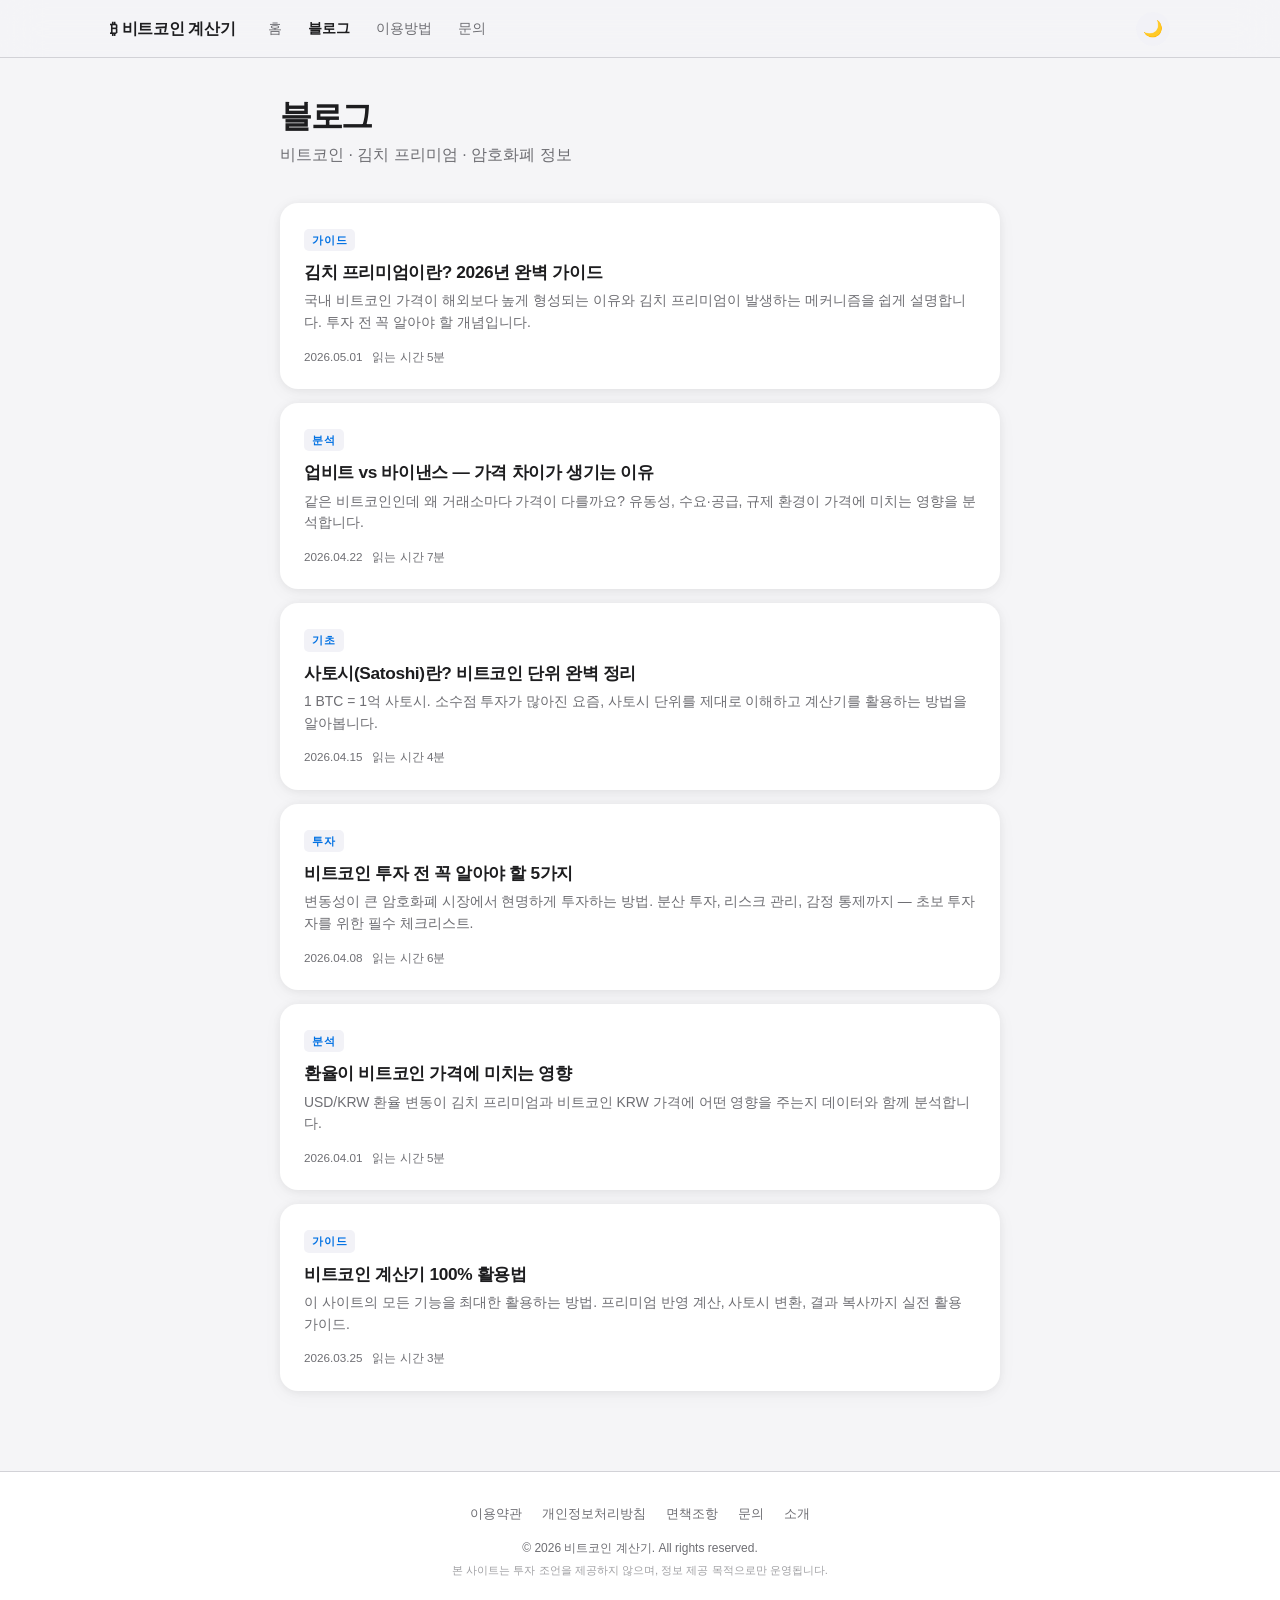
==== blog/index.html @ 5b3c9369 "Add files via upload" ====
<!DOCTYPE html>
<html lang="ko">
<head>
  <meta charset="UTF-8" />
  <meta name="viewport" content="width=device-width, initial-scale=1.0" />
  <title>블로그 — 비트코인 계산기</title>
  <meta name="description" content="비트코인, 김치 프리미엄, 암호화폐 투자에 관한 정보와 분석을 제공합니다." />
  <link rel="stylesheet" href="../assets/style.css" />
  <script>
    (function () {
      var s = localStorage.getItem('btc-theme');
      var d = window.matchMedia('(prefers-color-scheme: dark)').matches ? 'dark' : 'light';
      document.documentElement.setAttribute('data-theme', s || d);
    })();
  </script>
</head>
<body>

<div id="nav-placeholder"></div>

<main>
  <div class="container-wide">

    <div class="page-header">
      <h1 class="page-title">블로그</h1>
      <p class="page-subtitle">비트코인 · 김치 프리미엄 · 암호화폐 정보</p>
    </div>

    <div class="blog-grid">

      <!-- 포스트 1 -->
      <a class="blog-card" href="post.html?id=kimchi-premium-guide">
        <span class="blog-tag">가이드</span>
        <div class="blog-card-title">김치 프리미엄이란? 2026년 완벽 가이드</div>
        <div class="blog-card-excerpt">국내 비트코인 가격이 해외보다 높게 형성되는 이유와 김치 프리미엄이 발생하는 메커니즘을 쉽게 설명합니다. 투자 전 꼭 알아야 할 개념입니다.</div>
        <div class="blog-card-meta">
          <span>2026.05.01</span>
          <span>읽는 시간 5분</span>
        </div>
      </a>

      <!-- 포스트 2 -->
      <a class="blog-card" href="post.html?id=upbit-binance-diff">
        <span class="blog-tag">분석</span>
        <div class="blog-card-title">업비트 vs 바이낸스 — 가격 차이가 생기는 이유</div>
        <div class="blog-card-excerpt">같은 비트코인인데 왜 거래소마다 가격이 다를까요? 유동성, 수요·공급, 규제 환경이 가격에 미치는 영향을 분석합니다.</div>
        <div class="blog-card-meta">
          <span>2026.04.22</span>
          <span>읽는 시간 7분</span>
        </div>
      </a>

      <!-- 포스트 3 -->
      <a class="blog-card" href="post.html?id=satoshi-explained">
        <span class="blog-tag">기초</span>
        <div class="blog-card-title">사토시(Satoshi)란? 비트코인 단위 완벽 정리</div>
        <div class="blog-card-excerpt">1 BTC = 1억 사토시. 소수점 투자가 많아진 요즘, 사토시 단위를 제대로 이해하고 계산기를 활용하는 방법을 알아봅니다.</div>
        <div class="blog-card-meta">
          <span>2026.04.15</span>
          <span>읽는 시간 4분</span>
        </div>
      </a>

      <!-- 포스트 4 -->
      <a class="blog-card" href="post.html?id=bitcoin-investment-basics">
        <span class="blog-tag">투자</span>
        <div class="blog-card-title">비트코인 투자 전 꼭 알아야 할 5가지</div>
        <div class="blog-card-excerpt">변동성이 큰 암호화폐 시장에서 현명하게 투자하는 방법. 분산 투자, 리스크 관리, 감정 통제까지 — 초보 투자자를 위한 필수 체크리스트.</div>
        <div class="blog-card-meta">
          <span>2026.04.08</span>
          <span>읽는 시간 6분</span>
        </div>
      </a>

      <!-- 포스트 5 -->
      <a class="blog-card" href="post.html?id=exchange-rate-impact">
        <span class="blog-tag">분석</span>
        <div class="blog-card-title">환율이 비트코인 가격에 미치는 영향</div>
        <div class="blog-card-excerpt">USD/KRW 환율 변동이 김치 프리미엄과 비트코인 KRW 가격에 어떤 영향을 주는지 데이터와 함께 분석합니다.</div>
        <div class="blog-card-meta">
          <span>2026.04.01</span>
          <span>읽는 시간 5분</span>
        </div>
      </a>

      <!-- 포스트 6 -->
      <a class="blog-card" href="post.html?id=btc-calculator-guide">
        <span class="blog-tag">가이드</span>
        <div class="blog-card-title">비트코인 계산기 100% 활용법</div>
        <div class="blog-card-excerpt">이 사이트의 모든 기능을 최대한 활용하는 방법. 프리미엄 반영 계산, 사토시 변환, 결과 복사까지 실전 활용 가이드.</div>
        <div class="blog-card-meta">
          <span>2026.03.25</span>
          <span>읽는 시간 3분</span>
        </div>
      </a>

    </div>
  </div>
</main>

<div id="footer-placeholder"></div>

<script>window.ROOT_PATH = '../';</script>
<script src="../assets/main.js"></script>
</body>
</html>
---- assets/style.css ----
/* =========================================================
   Bitcoin Calculator — Common Stylesheet
   ========================================================= */

/* ── CSS Variables ── */
:root {
  --bg:        #f5f5f7;
  --card:      #ffffff;
  --card-alt:  #f2f2f7;
  --text:      #1d1d1f;
  --sub:       #6e6e73;
  --border:    #d2d2d7;
  --accent:    #0071e3;
  --acc-hover: #0077ed;
  --positive:  #ff3b30;
  --negative:  #007aff;
  --shadow:    0 1px 8px rgba(0,0,0,0.06), 0 4px 20px rgba(0,0,0,0.04);
  --radius:    18px;
  --radius-sm: 12px;
  --radius-xs: 8px;
  --nav-h:     58px;
  --tr:        0.25s cubic-bezier(0.4,0,0.2,1);
}

[data-theme="dark"] {
  --bg:        #000000;
  --card:      #1c1c1e;
  --card-alt:  #2c2c2e;
  --text:      #f5f5f7;
  --sub:       #98989d;
  --border:    #38383a;
  --accent:    #0a84ff;
  --acc-hover: #409cff;
  --positive:  #ff453a;
  --negative:  #0a84ff;
  --shadow:    0 2px 20px rgba(0,0,0,0.55);
}

/* ── Reset ── */
*, *::before, *::after { box-sizing: border-box; margin: 0; padding: 0; }
html { font-size: 16px; -webkit-text-size-adjust: 100%; scroll-behavior: smooth; }

body {
  font-family: -apple-system, BlinkMacSystemFont, 'SF Pro Text', 'Helvetica Neue', Arial, sans-serif;
  background: var(--bg);
  color: var(--text);
  min-height: 100vh;
  line-height: 1.5;
  transition: background var(--tr), color var(--tr);
  padding-top: var(--nav-h);
  display: flex;
  flex-direction: column;
}

main { flex: 1; }
a { color: var(--accent); text-decoration: none; transition: opacity 0.15s; }
a:hover { opacity: 0.75; }
button { cursor: pointer; font-family: inherit; }
img { max-width: 100%; }

/* ── Navigation ── */
.nav {
  position: fixed;
  top: 0; left: 0; right: 0;
  height: var(--nav-h);
  background: var(--bg);
  border-bottom: 1px solid var(--border);
  z-index: 200;
  transition: background var(--tr), border-color var(--tr);
}

@supports (backdrop-filter: blur(20px)) {
  .nav { background: rgba(245,245,247,0.82); backdrop-filter: blur(20px); -webkit-backdrop-filter: blur(20px); }
  [data-theme="dark"] .nav { background: rgba(0,0,0,0.82); }
}

.nav-inner {
  max-width: 1100px;
  margin: 0 auto;
  padding: 0 20px;
  height: 100%;
  display: flex;
  align-items: center;
  gap: 8px;
}

.nav-logo {
  font-size: 0.97rem;
  font-weight: 700;
  color: var(--text);
  letter-spacing: -0.02em;
  white-space: nowrap;
  flex-shrink: 0;
  margin-right: 12px;
}
.nav-logo:hover { opacity: 0.8; }

.nav-links { display: flex; gap: 2px; flex: 1; }
.nav-links a {
  color: var(--sub);
  font-size: 0.87rem;
  font-weight: 500;
  padding: 7px 12px;
  border-radius: var(--radius-xs);
  transition: background 0.15s, color 0.15s;
}
.nav-links a:hover { background: var(--card-alt); color: var(--text); opacity: 1; }
.nav-links a.active { color: var(--text); font-weight: 600; }

.nav-controls { display: flex; align-items: center; gap: 6px; margin-left: auto; }

.icon-btn {
  width: 34px; height: 34px;
  border: none;
  border-radius: 50%;
  background: var(--card-alt);
  color: var(--text);
  font-size: 1rem;
  display: flex; align-items: center; justify-content: center;
  transition: background 0.15s, transform 0.1s;
}
.icon-btn:hover { background: var(--border); }
.icon-btn:active { transform: scale(0.91); }

.nav-hamburger { display: none; }

.mobile-menu {
  display: none;
  position: absolute;
  top: var(--nav-h); left: 0; right: 0;
  background: var(--card);
  border-bottom: 1px solid var(--border);
  box-shadow: var(--shadow);
  padding: 4px 0 8px;
}
.mobile-menu.open { display: block; }
.mobile-menu a {
  display: block;
  color: var(--text);
  font-size: 1rem;
  font-weight: 500;
  padding: 14px 24px;
  border-bottom: 1px solid var(--border);
}
.mobile-menu a:last-child { border-bottom: none; }
.mobile-menu a:hover { background: var(--card-alt); opacity: 1; }
.mobile-menu a.active { color: var(--accent); }

/* ── Containers ── */
.container       { max-width: 500px;  margin: 0 auto; padding: 32px 16px 72px; }
.container-wide  { max-width: 760px;  margin: 0 auto; padding: 40px 20px 80px; }
.container-blog  { max-width: 680px;  margin: 0 auto; padding: 40px 20px 80px; }

/* ── Page Header ── */
.page-header { margin-bottom: 36px; }
.page-title {
  font-size: 2rem;
  font-weight: 700;
  letter-spacing: -0.04em;
  line-height: 1.15;
  margin-bottom: 8px;
}
.page-subtitle { font-size: 1rem; color: var(--sub); line-height: 1.5; }

/* ── Cards ── */
.card {
  background: var(--card);
  border-radius: var(--radius);
  padding: 24px;
  margin-bottom: 12px;
  box-shadow: var(--shadow);
  transition: background var(--tr);
}
.card-label {
  font-size: 0.71rem;
  font-weight: 700;
  letter-spacing: 0.08em;
  text-transform: uppercase;
  color: var(--sub);
  margin-bottom: 10px;
}

/* ── Skeleton ── */
.skeleton {
  background: linear-gradient(90deg, var(--border) 25%, var(--card-alt) 50%, var(--border) 75%);
  background-size: 200% 100%;
  animation: shimmer 1.4s infinite;
  border-radius: 8px;
}
@keyframes shimmer { from { background-position: 200% 0; } to { background-position: -200% 0; } }

/* ── Buttons ── */
.btn {
  display: inline-flex;
  align-items: center;
  justify-content: center;
  gap: 6px;
  padding: 12px 24px;
  border-radius: var(--radius-sm);
  border: none;
  font-size: 0.95rem;
  font-weight: 600;
  transition: background 0.15s, transform 0.1s, opacity 0.15s;
}
.btn:active { transform: scale(0.97); }
.btn-primary { background: var(--accent); color: #fff; }
.btn-primary:hover { opacity: 0.88; }
.btn-secondary {
  background: var(--card-alt);
  color: var(--text);
  border: 1px solid var(--border);
}
.btn-secondary:hover { background: var(--border); opacity: 1; }

/* ── Footer ── */
.footer {
  background: var(--card);
  border-top: 1px solid var(--border);
  padding: 32px 20px 28px;
  margin-top: auto;
  transition: background var(--tr);
}
.footer-inner { max-width: 760px; margin: 0 auto; text-align: center; }
.footer-links {
  display: flex;
  flex-wrap: wrap;
  justify-content: center;
  gap: 6px 20px;
  margin-bottom: 16px;
}
.footer-links a { font-size: 0.8rem; color: var(--sub); }
.footer-links a:hover { color: var(--text); opacity: 1; }
.footer-copy { font-size: 0.75rem; color: var(--sub); margin-bottom: 5px; }
.footer-disclaimer { font-size: 0.71rem; color: var(--sub); opacity: 0.65; }

/* ── Divider ── */
.divider { height: 1px; background: var(--border); margin: 20px 0; }

/* ── Error Banner ── */
.error-banner {
  background: rgba(255,69,58,0.1);
  border: 1px solid rgba(255,69,58,0.25);
  border-radius: var(--radius-sm);
  padding: 10px 14px;
  font-size: 0.8rem;
  color: var(--positive);
  margin-bottom: 12px;
  display: none;
}
.error-banner.show { display: block; }

/* ── Forms ── */
.form-group { margin-bottom: 16px; }
.form-label {
  display: block;
  font-size: 0.82rem;
  font-weight: 600;
  color: var(--sub);
  margin-bottom: 6px;
}
.form-input, .form-textarea, .form-select {
  width: 100%;
  padding: 12px 16px;
  border: 1.5px solid var(--border);
  border-radius: var(--radius-sm);
  background: var(--bg);
  color: var(--text);
  font-size: 0.95rem;
  font-family: inherit;
  outline: none;
  transition: border-color 0.2s, background var(--tr);
}
.form-input:focus, .form-textarea:focus, .form-select:focus { border-color: var(--accent); }
.form-textarea { resize: vertical; min-height: 120px; line-height: 1.6; }
.form-success {
  background: rgba(52,199,89,0.1);
  border: 1px solid rgba(52,199,89,0.3);
  border-radius: var(--radius-sm);
  padding: 16px;
  font-size: 0.9rem;
  color: #34c759;
  text-align: center;
  margin-top: 12px;
  display: none;
}
.form-success.show { display: block; }

/* ── Info Section (legal, about) ── */
.info-section {
  background: var(--card);
  border-radius: var(--radius);
  padding: 28px 24px;
  margin-bottom: 12px;
  box-shadow: var(--shadow);
  transition: background var(--tr);
}
.info-section h2 {
  font-size: 1.05rem;
  font-weight: 700;
  letter-spacing: -0.02em;
  margin-bottom: 12px;
  color: var(--text);
}
.info-section p {
  font-size: 0.9rem;
  color: var(--sub);
  line-height: 1.75;
  margin-bottom: 10px;
}
.info-section p:last-child { margin-bottom: 0; }
.info-section ul, .info-section ol { margin: 8px 0 12px 20px; }
.info-section li { font-size: 0.9rem; color: var(--sub); line-height: 1.7; margin-bottom: 4px; }

/* ── Legal ── */
.legal-title { font-size: 1.6rem; font-weight: 700; letter-spacing: -0.03em; margin-bottom: 6px; }
.legal-date { font-size: 0.8rem; color: var(--sub); margin-bottom: 32px; }
.legal-body h2 { font-size: 1rem; font-weight: 700; margin: 28px 0 8px; }
.legal-body p { font-size: 0.9rem; color: var(--sub); line-height: 1.75; margin-bottom: 12px; }
.legal-body ul { margin: 8px 0 14px 20px; }
.legal-body li { font-size: 0.9rem; color: var(--sub); line-height: 1.7; margin-bottom: 4px; }

/* ── Guide ── */
.step-list { list-style: none; }
.step-item {
  display: flex;
  gap: 16px;
  padding: 20px 0;
  border-bottom: 1px solid var(--border);
}
.step-item:last-child { border-bottom: none; }
.step-num {
  flex-shrink: 0;
  width: 30px; height: 30px;
  border-radius: 50%;
  background: var(--accent);
  color: #fff;
  font-size: 0.82rem;
  font-weight: 700;
  display: flex; align-items: center; justify-content: center;
}
.step-body h3 { font-size: 0.97rem; font-weight: 700; margin-bottom: 4px; }
.step-body p { font-size: 0.87rem; color: var(--sub); line-height: 1.6; }

/* ── About ── */
.about-hero {
  text-align: center;
  padding: 32px 16px;
  margin-bottom: 8px;
}
.about-emoji { font-size: 3.5rem; margin-bottom: 12px; display: block; line-height: 1; }
.about-hero h1 { font-size: 1.7rem; font-weight: 700; letter-spacing: -0.04em; margin-bottom: 10px; }
.about-hero p { font-size: 0.95rem; color: var(--sub); max-width: 380px; margin: 0 auto; line-height: 1.6; }

.feature-grid { display: grid; grid-template-columns: 1fr 1fr; gap: 12px; margin-bottom: 12px; }
.feature-card {
  background: var(--card);
  border-radius: var(--radius);
  padding: 20px;
  box-shadow: var(--shadow);
  transition: background var(--tr);
}
.feature-icon { font-size: 1.6rem; margin-bottom: 8px; }
.feature-title { font-size: 0.9rem; font-weight: 700; margin-bottom: 4px; }
.feature-desc { font-size: 0.8rem; color: var(--sub); line-height: 1.5; }

/* ── Blog ── */
.blog-grid { display: grid; gap: 14px; }
.blog-card {
  display: block;
  background: var(--card);
  border-radius: var(--radius);
  padding: 24px;
  box-shadow: var(--shadow);
  color: var(--text);
  transition: transform 0.2s, box-shadow 0.2s, background var(--tr);
}
.blog-card:hover { transform: translateY(-2px); box-shadow: 0 8px 32px rgba(0,0,0,0.14); opacity: 1; }

.blog-tag {
  display: inline-block;
  font-size: 0.68rem;
  font-weight: 700;
  letter-spacing: 0.07em;
  text-transform: uppercase;
  color: var(--accent);
  background: var(--card-alt);
  padding: 3px 8px;
  border-radius: 5px;
  margin-bottom: 10px;
}
.blog-card-title { font-size: 1.08rem; font-weight: 700; letter-spacing: -0.02em; margin-bottom: 6px; line-height: 1.35; }
.blog-card-excerpt { font-size: 0.87rem; color: var(--sub); line-height: 1.55; margin-bottom: 14px; }
.blog-card-meta { font-size: 0.73rem; color: var(--sub); display: flex; gap: 10px; }

.blog-back { display: inline-flex; align-items: center; gap: 4px; font-size: 0.85rem; color: var(--sub); margin-bottom: 24px; }
.blog-back:hover { color: var(--text); opacity: 1; }

.blog-post-tag { margin-bottom: 14px; }
.blog-post-title { font-size: 1.75rem; font-weight: 700; letter-spacing: -0.04em; line-height: 1.2; margin-bottom: 14px; }
.blog-post-meta { font-size: 0.8rem; color: var(--sub); display: flex; gap: 14px; flex-wrap: wrap; margin-bottom: 32px; padding-bottom: 24px; border-bottom: 1px solid var(--border); }

.blog-post-body { font-size: 0.97rem; line-height: 1.85; color: var(--text); }
.blog-post-body h2 { font-size: 1.25rem; font-weight: 700; letter-spacing: -0.02em; margin: 36px 0 14px; }
.blog-post-body h3 { font-size: 1.05rem; font-weight: 600; margin: 24px 0 8px; }
.blog-post-body p { margin-bottom: 18px; }
.blog-post-body ul, .blog-post-body ol { margin: 10px 0 18px 22px; }
.blog-post-body li { margin-bottom: 6px; }
.blog-post-body strong { font-weight: 700; }
.callout {
  background: var(--card-alt);
  border-left: 3px solid var(--accent);
  border-radius: 0 var(--radius-xs) var(--radius-xs) 0;
  padding: 14px 18px;
  margin: 20px 0;
  font-size: 0.92rem;
  color: var(--sub);
  line-height: 1.65;
}
.callout strong { color: var(--text); }

/* ── Responsive ── */
@media (max-width: 640px) {
  .nav-links { display: none; }
  .nav-hamburger { display: flex; }
  .feature-grid { grid-template-columns: 1fr; }
  .page-title { font-size: 1.55rem; }
  .blog-post-title { font-size: 1.4rem; }
  .container, .container-wide, .container-blog { padding-top: 24px; padding-bottom: 60px; }
}
@media (max-width: 380px) {
  .nav-inner { padding: 0 14px; }
  .card { padding: 18px 14px; }
  .info-section { padding: 20px 16px; }
}
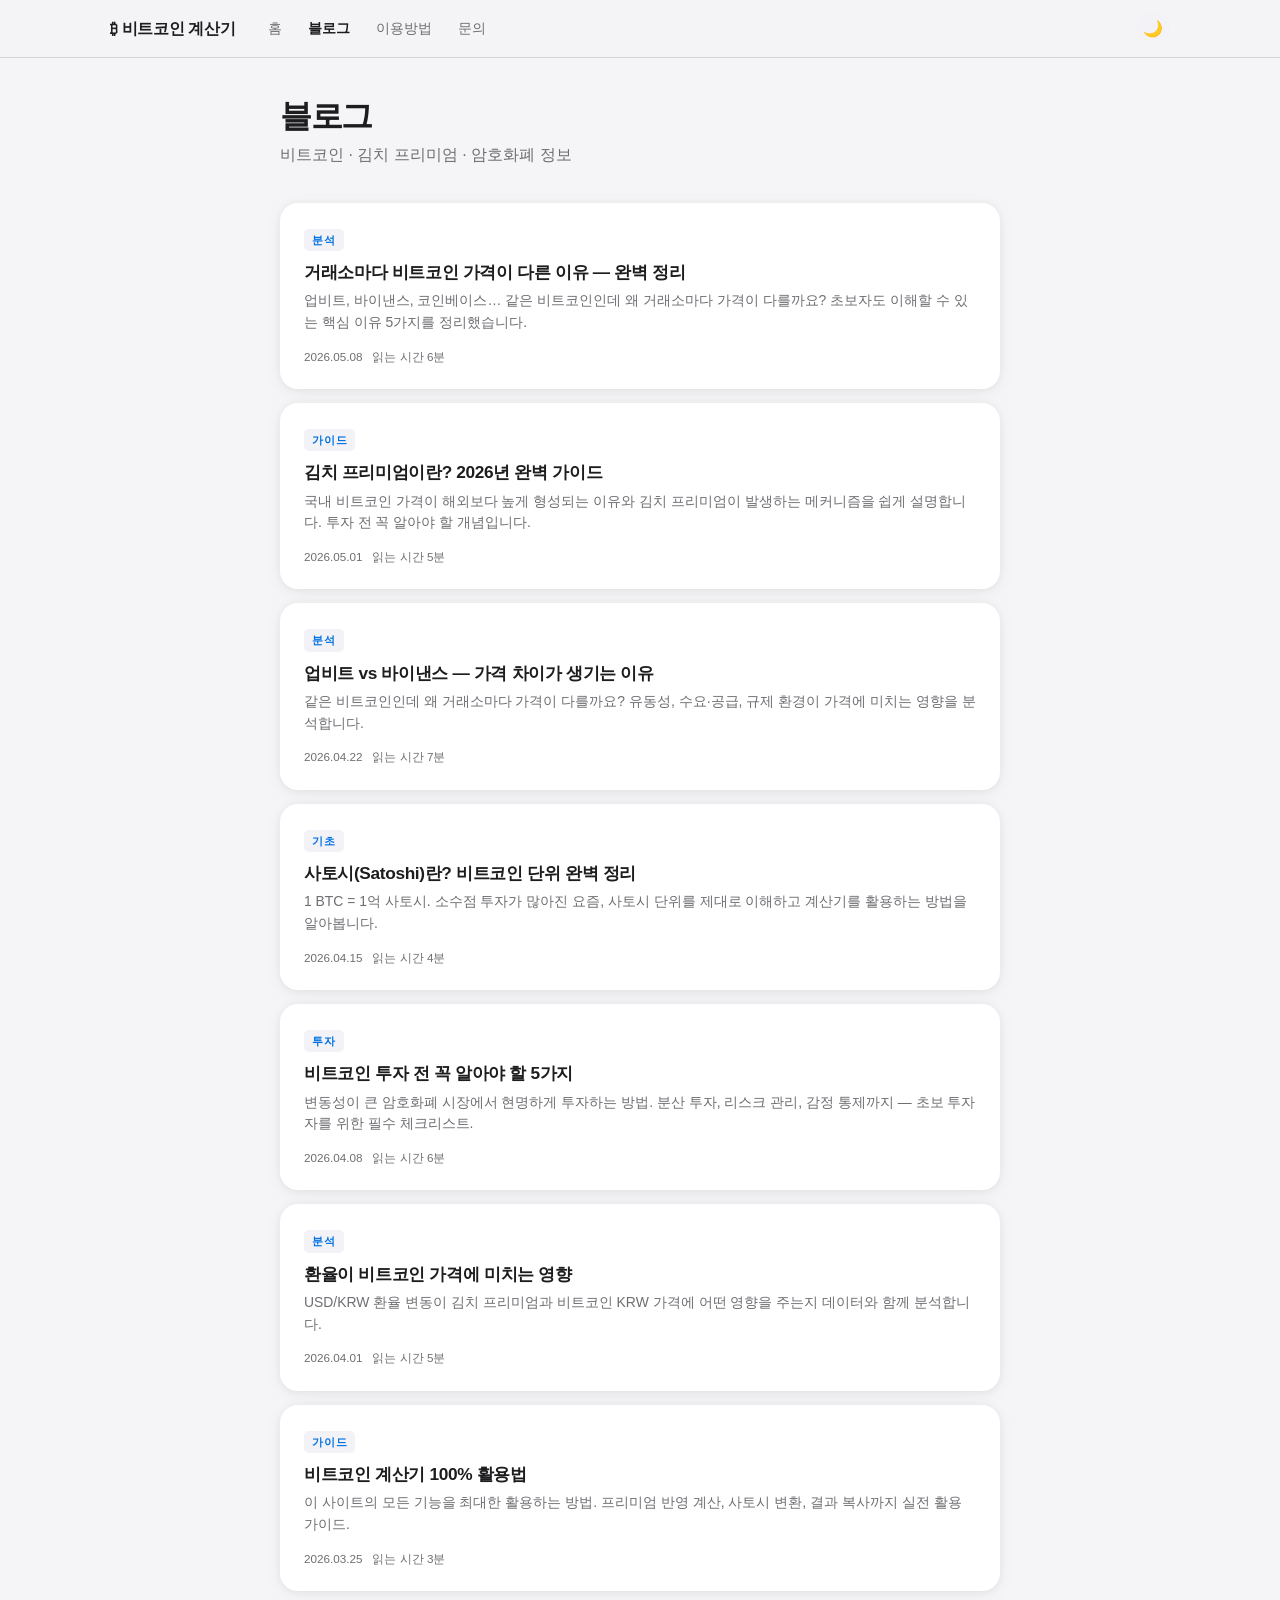
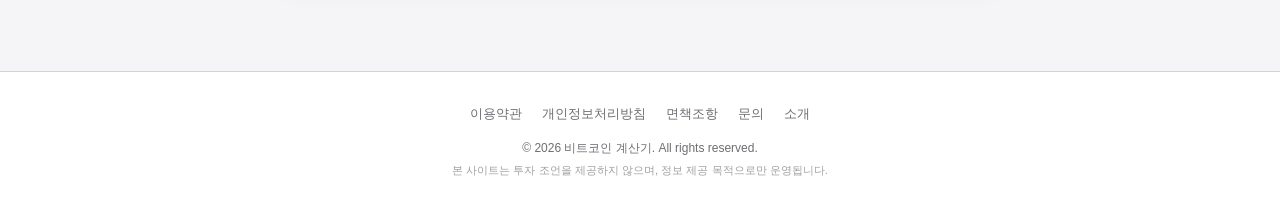
==== commit 0151a0a9: "Update index.html" ====
--- a/blog/index.html
+++ b/blog/index.html
@@ -27,6 +27,17 @@
     </div>
 
     <div class="blog-grid">
+
+      <!-- 포스트 0 (최신) -->
+      <a class="blog-card" href="post.html?id=why-btc-price-differs">
+        <span class="blog-tag">분석</span>
+        <div class="blog-card-title">거래소마다 비트코인 가격이 다른 이유 — 완벽 정리</div>
+        <div class="blog-card-excerpt">업비트, 바이낸스, 코인베이스… 같은 비트코인인데 왜 거래소마다 가격이 다를까요? 초보자도 이해할 수 있는 핵심 이유 5가지를 정리했습니다.</div>
+        <div class="blog-card-meta">
+          <span>2026.05.08</span>
+          <span>읽는 시간 6분</span>
+        </div>
+      </a>
 
       <!-- 포스트 1 -->
       <a class="blog-card" href="post.html?id=kimchi-premium-guide">
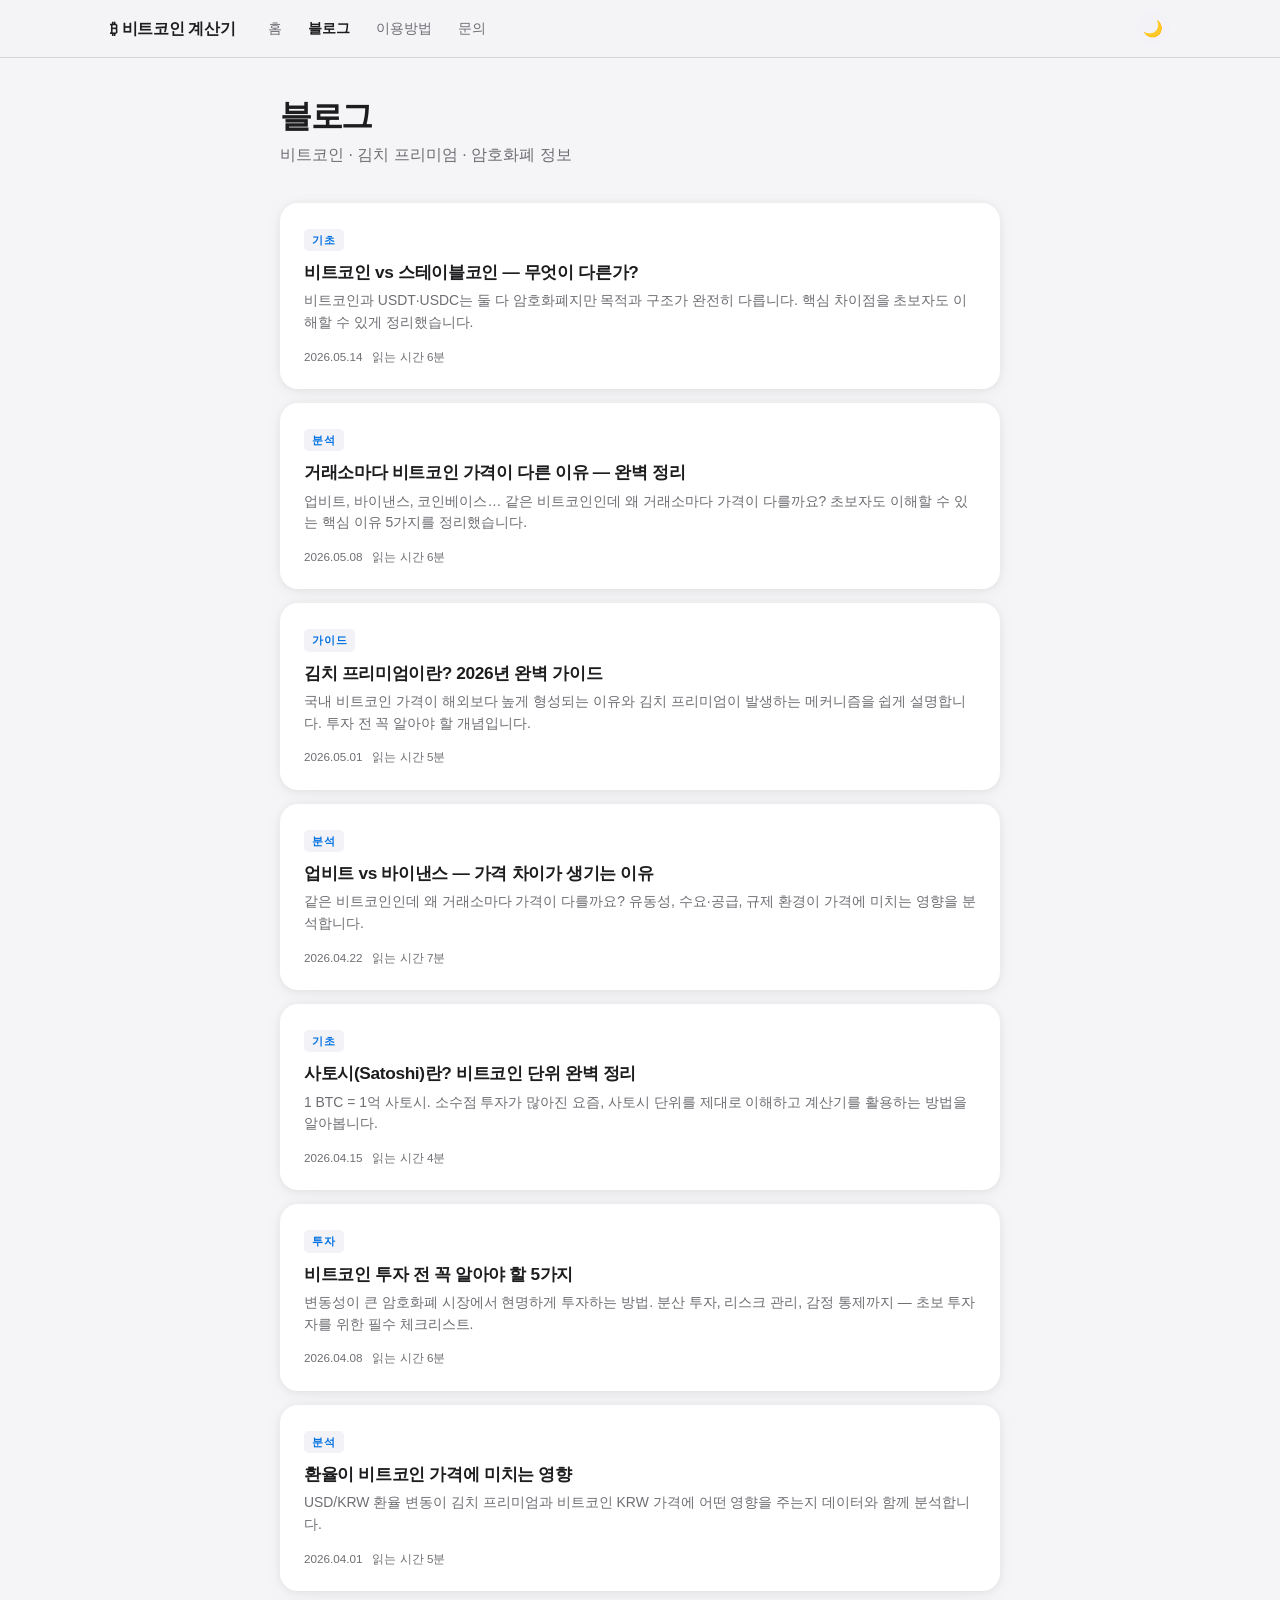
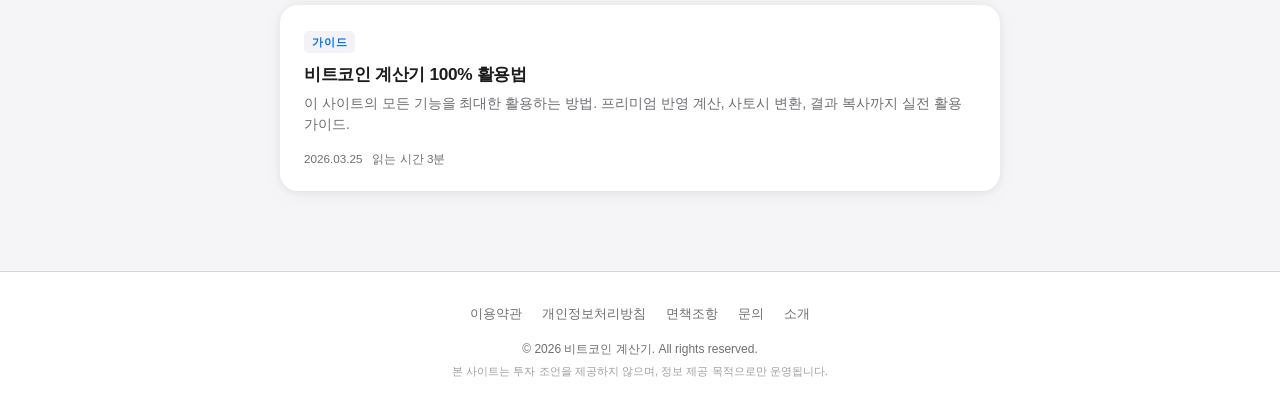
==== commit 1691be47: "Update index.html" ====
--- a/blog/index.html
+++ b/blog/index.html
@@ -28,7 +28,18 @@
 
     <div class="blog-grid">
 
-      <!-- 포스트 0 (최신) -->
+      <!-- 포스트 최신 -->
+      <a class="blog-card" href="post.html?id=bitcoin-vs-stablecoin">
+        <span class="blog-tag">기초</span>
+        <div class="blog-card-title">비트코인 vs 스테이블코인 — 무엇이 다른가?</div>
+        <div class="blog-card-excerpt">비트코인과 USDT·USDC는 둘 다 암호화폐지만 목적과 구조가 완전히 다릅니다. 핵심 차이점을 초보자도 이해할 수 있게 정리했습니다.</div>
+        <div class="blog-card-meta">
+          <span>2026.05.14</span>
+          <span>읽는 시간 6분</span>
+        </div>
+      </a>
+
+      <!-- 포스트 0 -->
       <a class="blog-card" href="post.html?id=why-btc-price-differs">
         <span class="blog-tag">분석</span>
         <div class="blog-card-title">거래소마다 비트코인 가격이 다른 이유 — 완벽 정리</div>
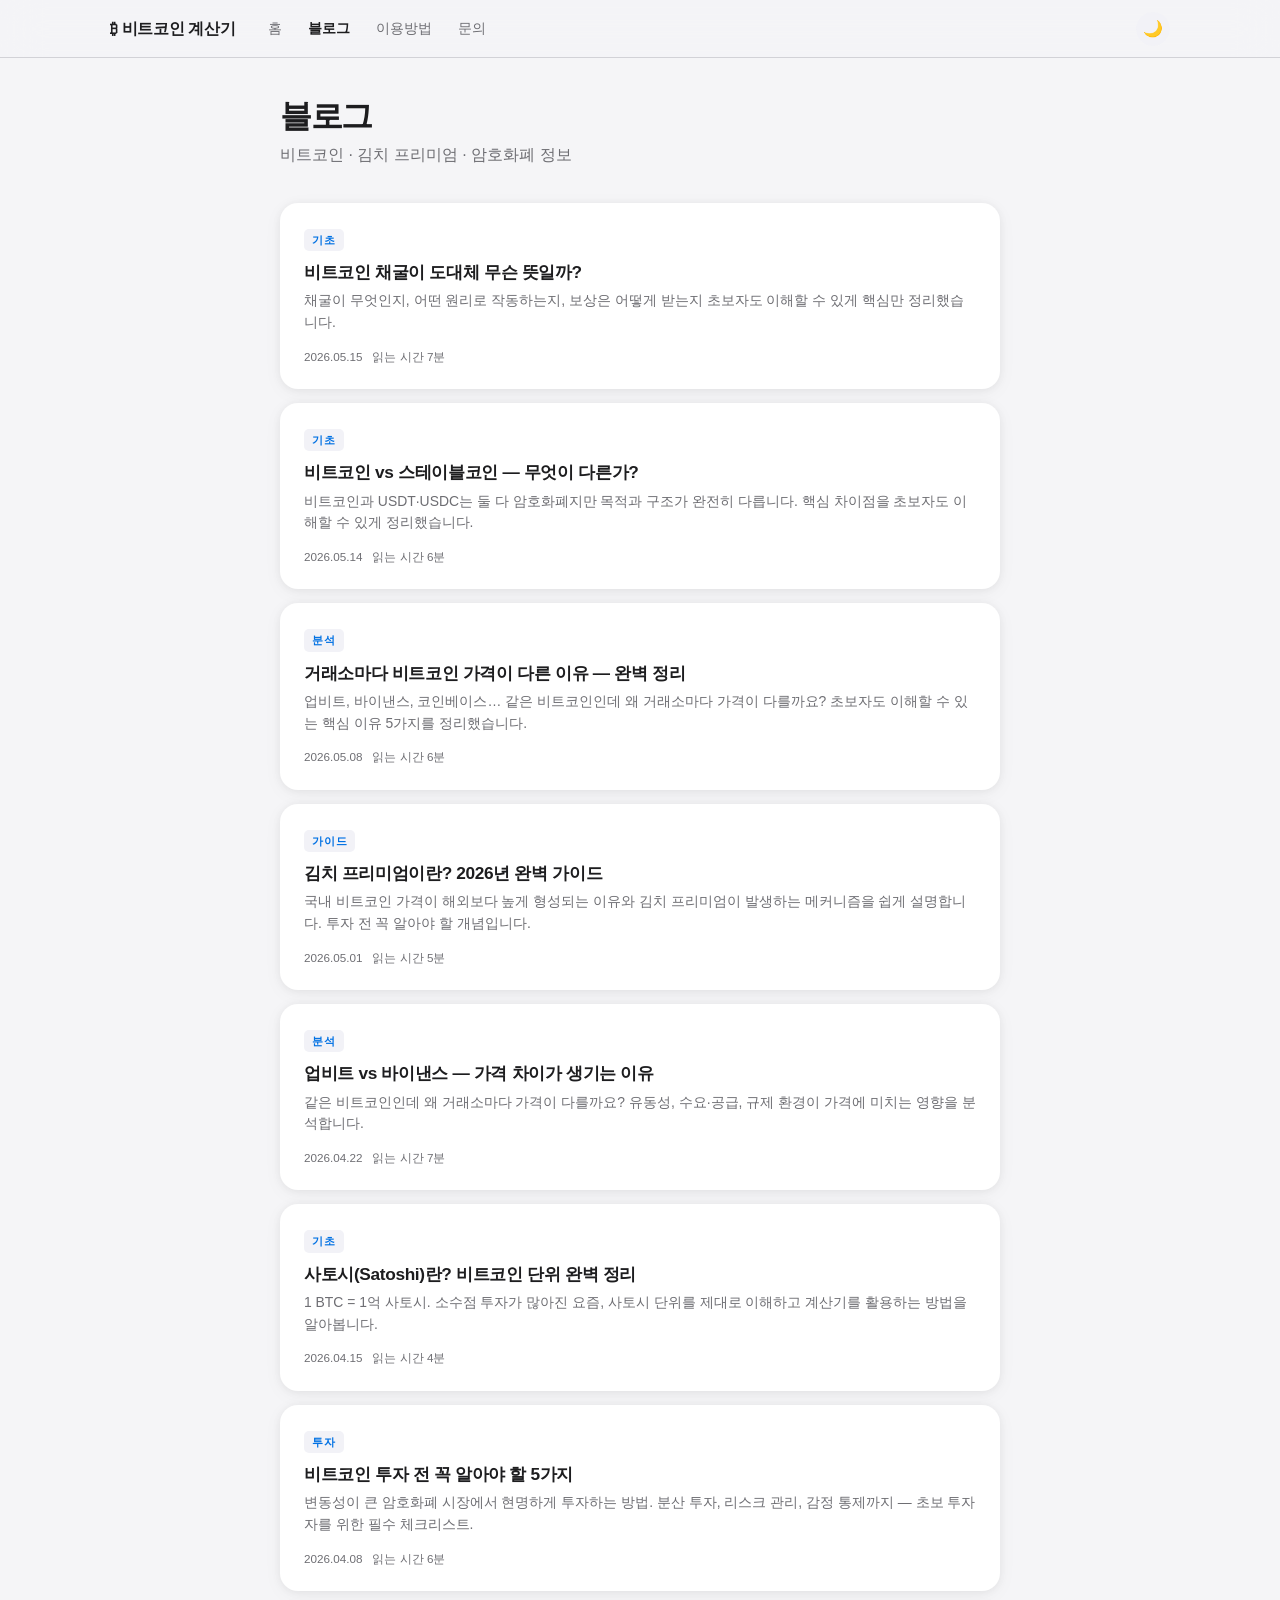
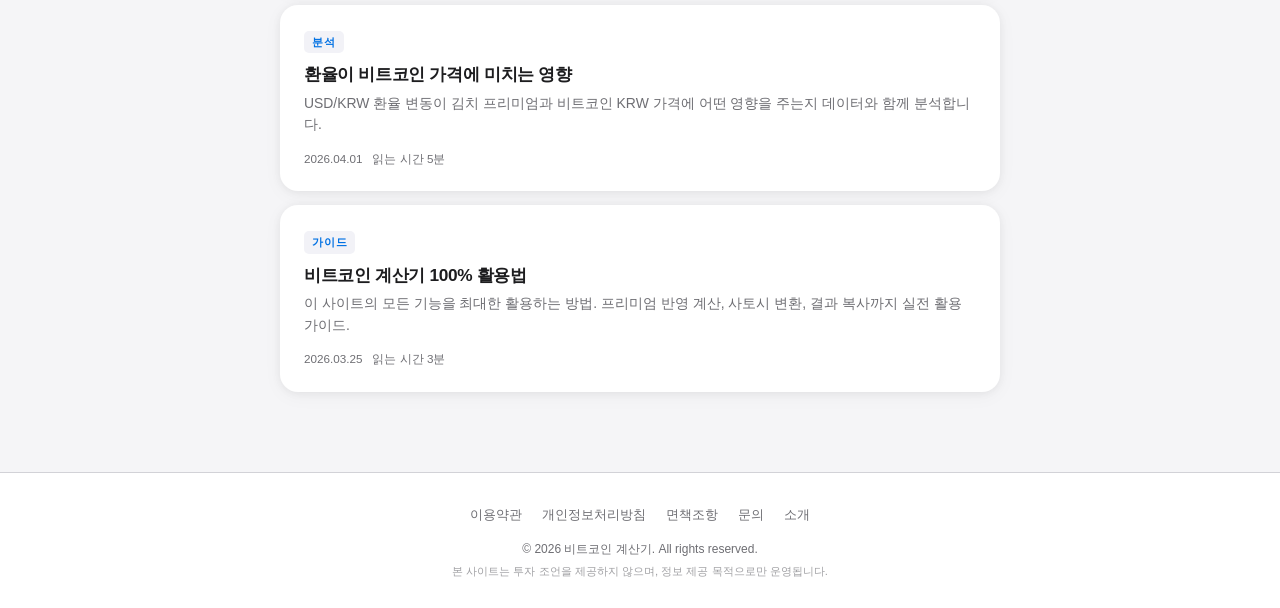
==== commit 93b64fed: "Update index.html" ====
--- a/blog/index.html
+++ b/blog/index.html
@@ -29,6 +29,16 @@
     <div class="blog-grid">
 
       <!-- 포스트 최신 -->
+      <a class="blog-card" href="post.html?id=bitcoin-mining-explained">
+        <span class="blog-tag">기초</span>
+        <div class="blog-card-title">비트코인 채굴이 도대체 무슨 뜻일까?</div>
+        <div class="blog-card-excerpt">채굴이 무엇인지, 어떤 원리로 작동하는지, 보상은 어떻게 받는지 초보자도 이해할 수 있게 핵심만 정리했습니다.</div>
+        <div class="blog-card-meta">
+          <span>2026.05.15</span>
+          <span>읽는 시간 7분</span>
+        </div>
+      </a>
+
       <a class="blog-card" href="post.html?id=bitcoin-vs-stablecoin">
         <span class="blog-tag">기초</span>
         <div class="blog-card-title">비트코인 vs 스테이블코인 — 무엇이 다른가?</div>
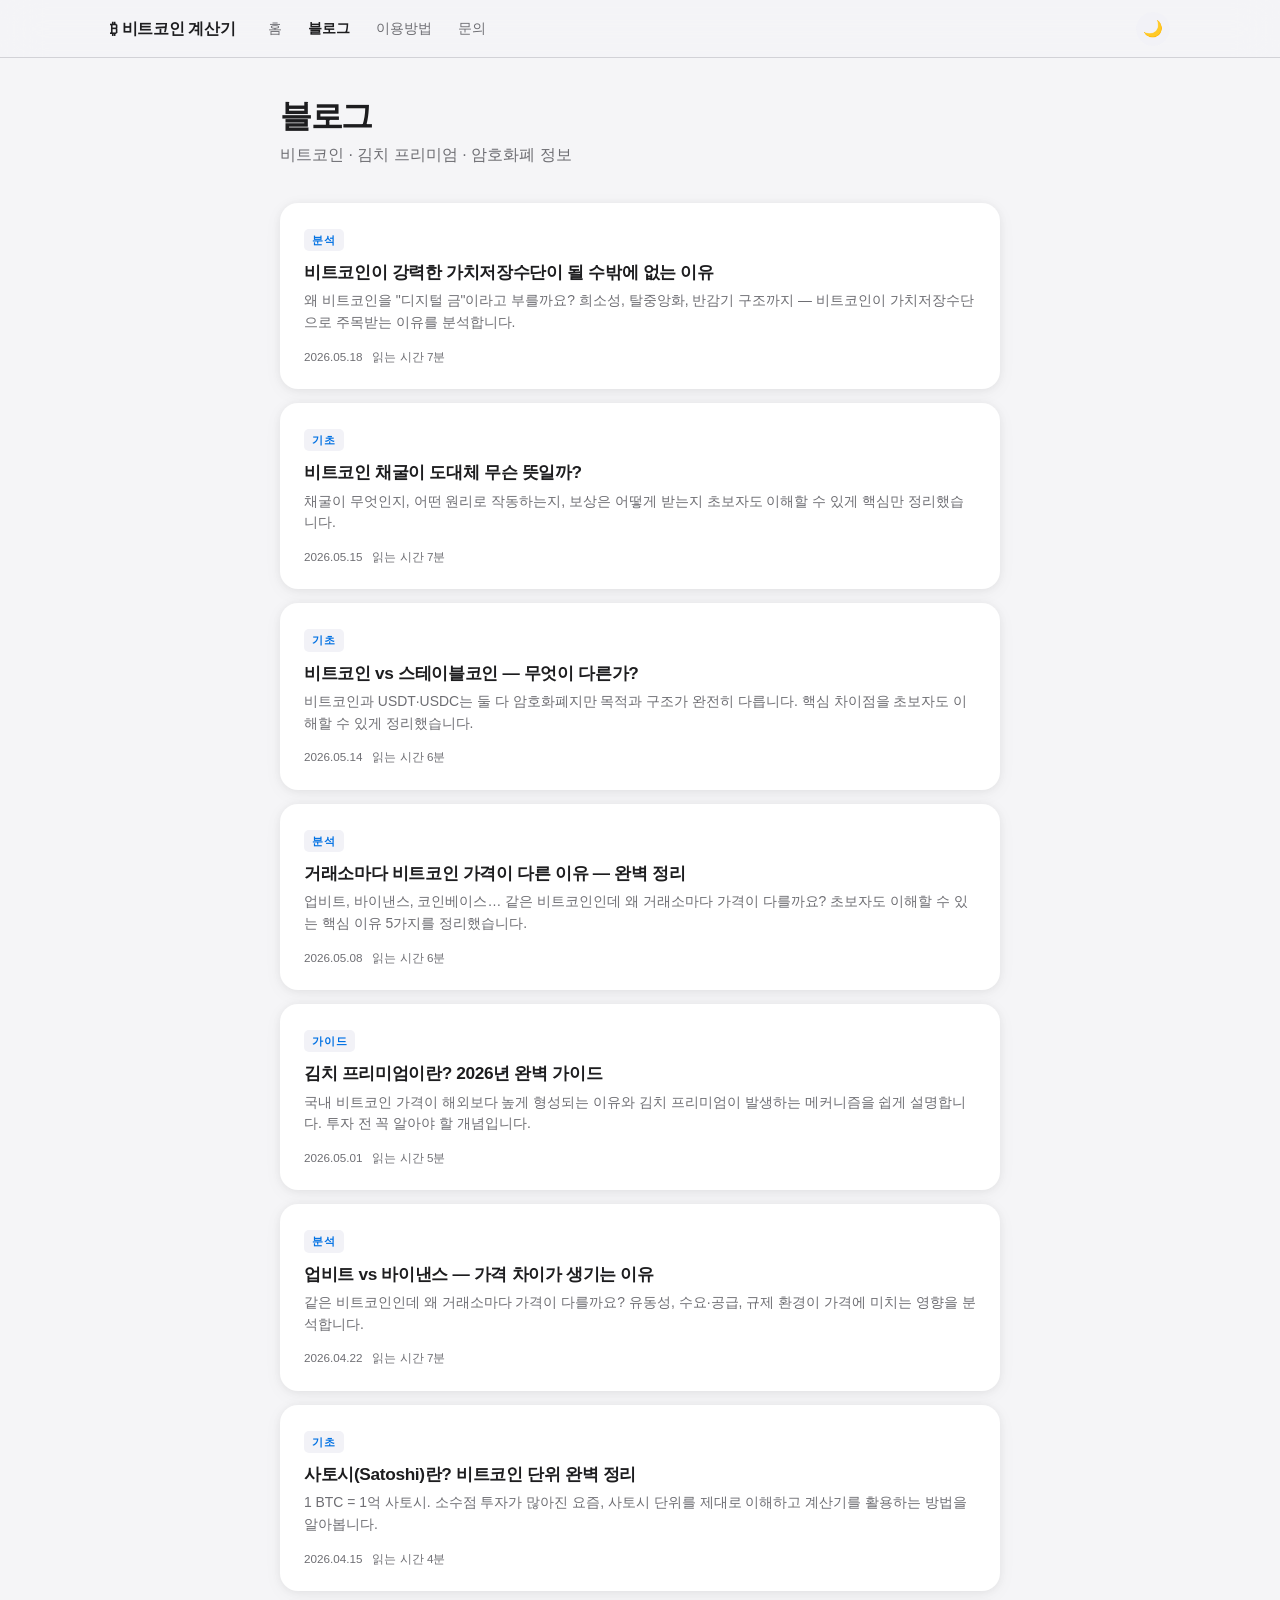
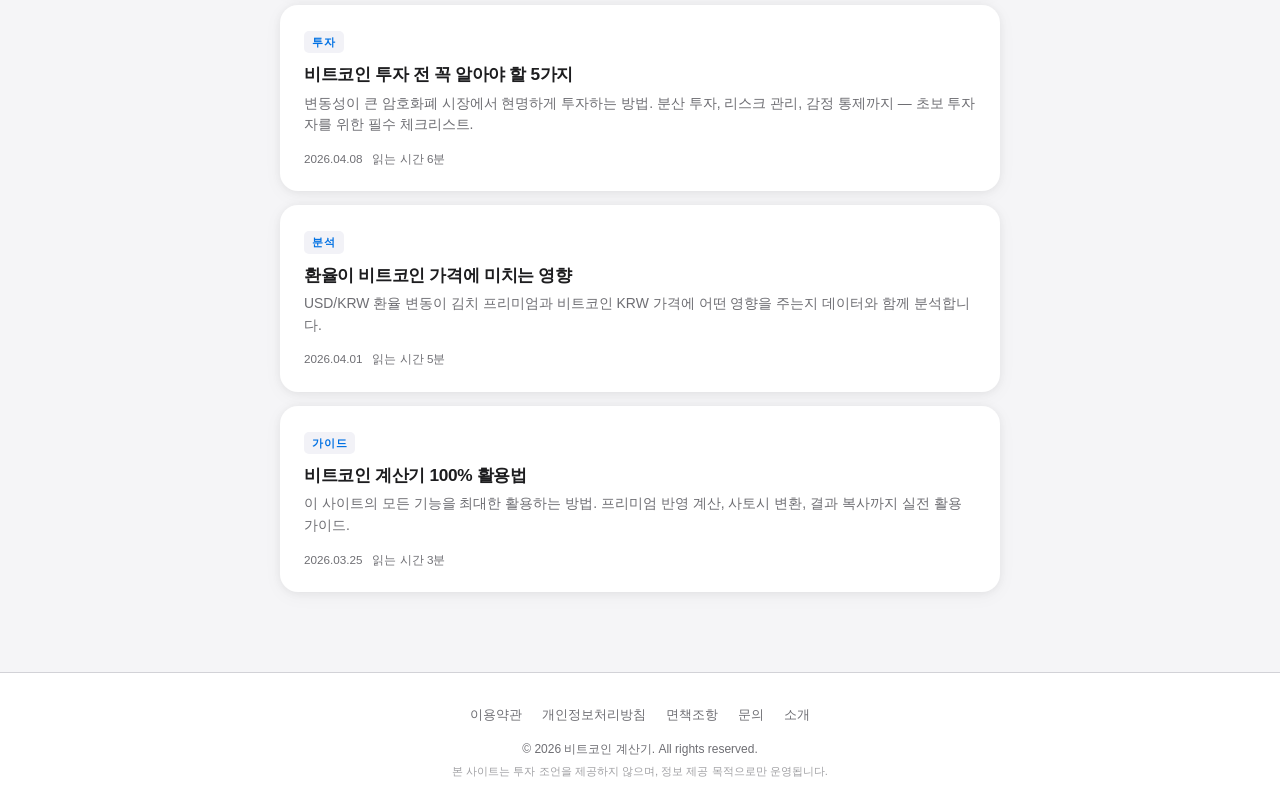
==== commit 3f0238d9: "Update index.html" ====
--- a/blog/index.html
+++ b/blog/index.html
@@ -29,6 +29,16 @@
     <div class="blog-grid">
 
       <!-- 포스트 최신 -->
+      <a class="blog-card" href="post.html?id=bitcoin-store-of-value">
+        <span class="blog-tag">분석</span>
+        <div class="blog-card-title">비트코인이 강력한 가치저장수단이 될 수밖에 없는 이유</div>
+        <div class="blog-card-excerpt">왜 비트코인을 "디지털 금"이라고 부를까요? 희소성, 탈중앙화, 반감기 구조까지 — 비트코인이 가치저장수단으로 주목받는 이유를 분석합니다.</div>
+        <div class="blog-card-meta">
+          <span>2026.05.18</span>
+          <span>읽는 시간 7분</span>
+        </div>
+      </a>
+
       <a class="blog-card" href="post.html?id=bitcoin-mining-explained">
         <span class="blog-tag">기초</span>
         <div class="blog-card-title">비트코인 채굴이 도대체 무슨 뜻일까?</div>
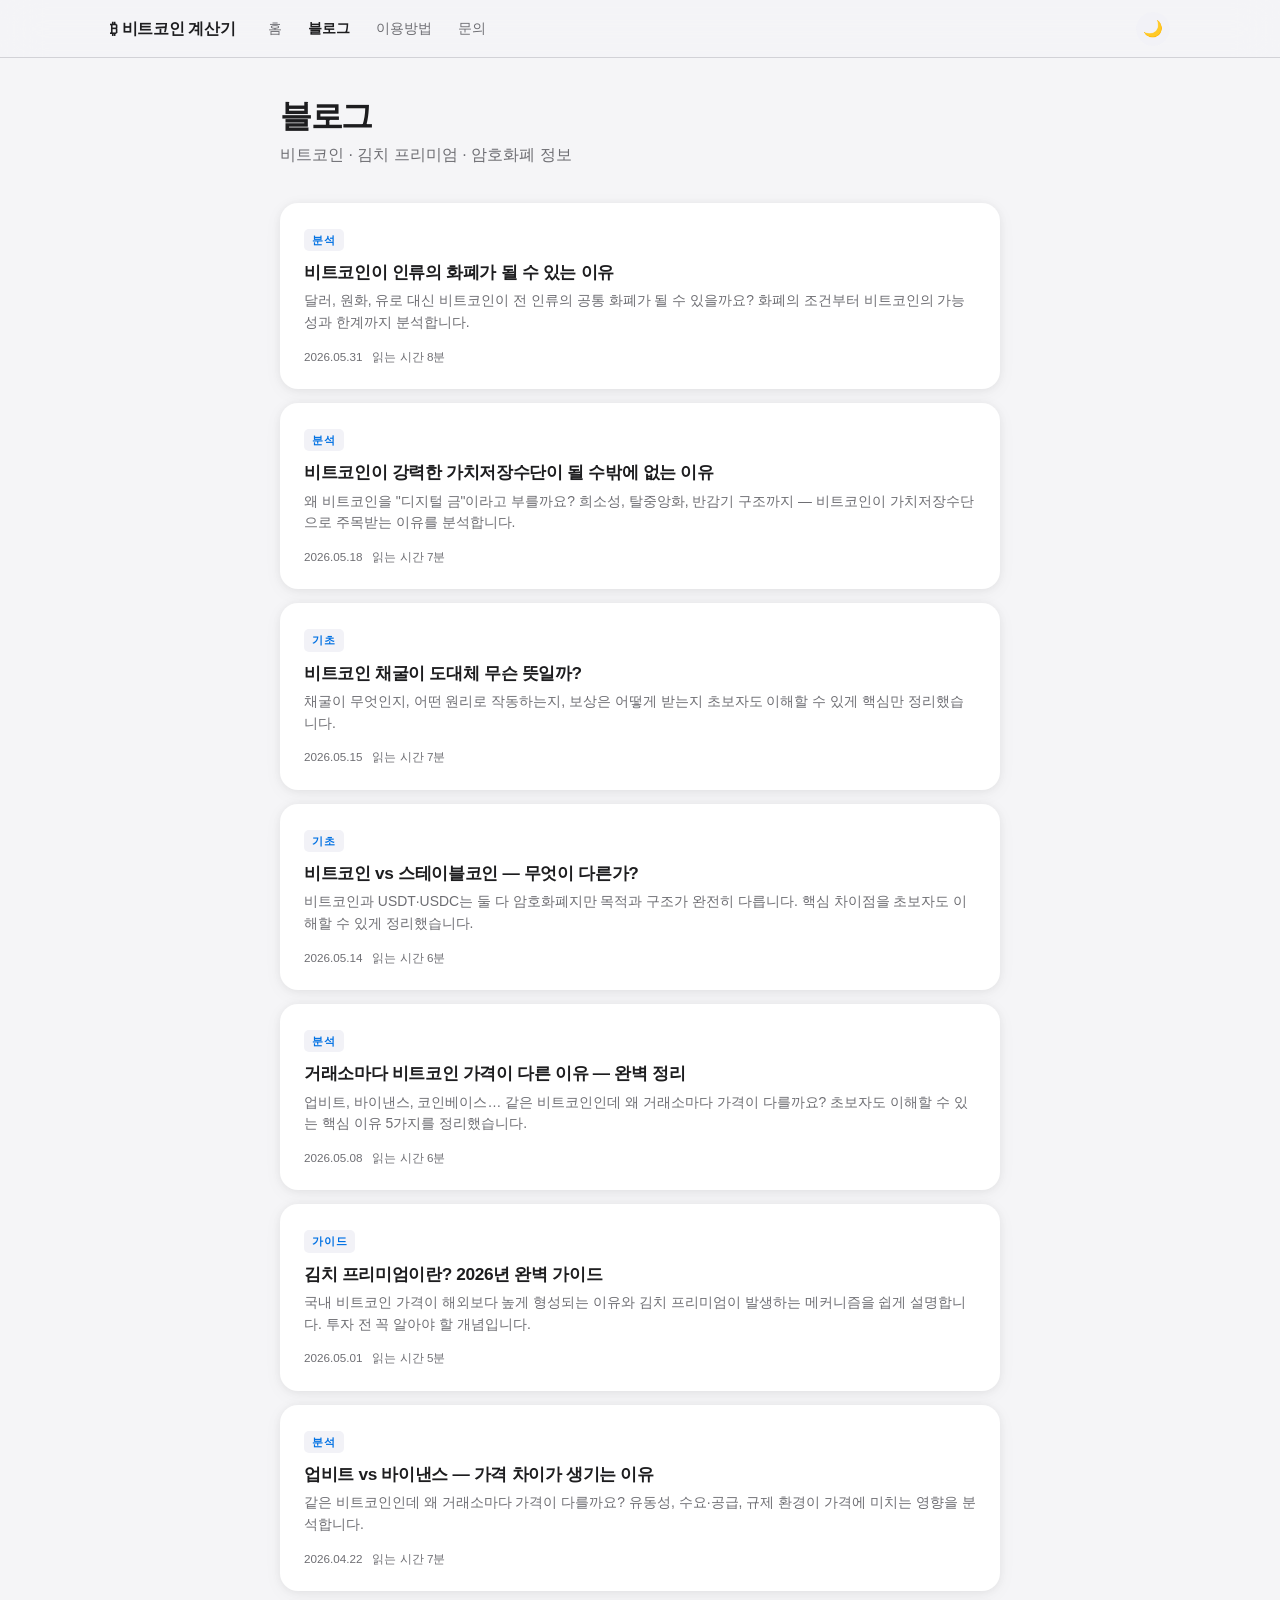
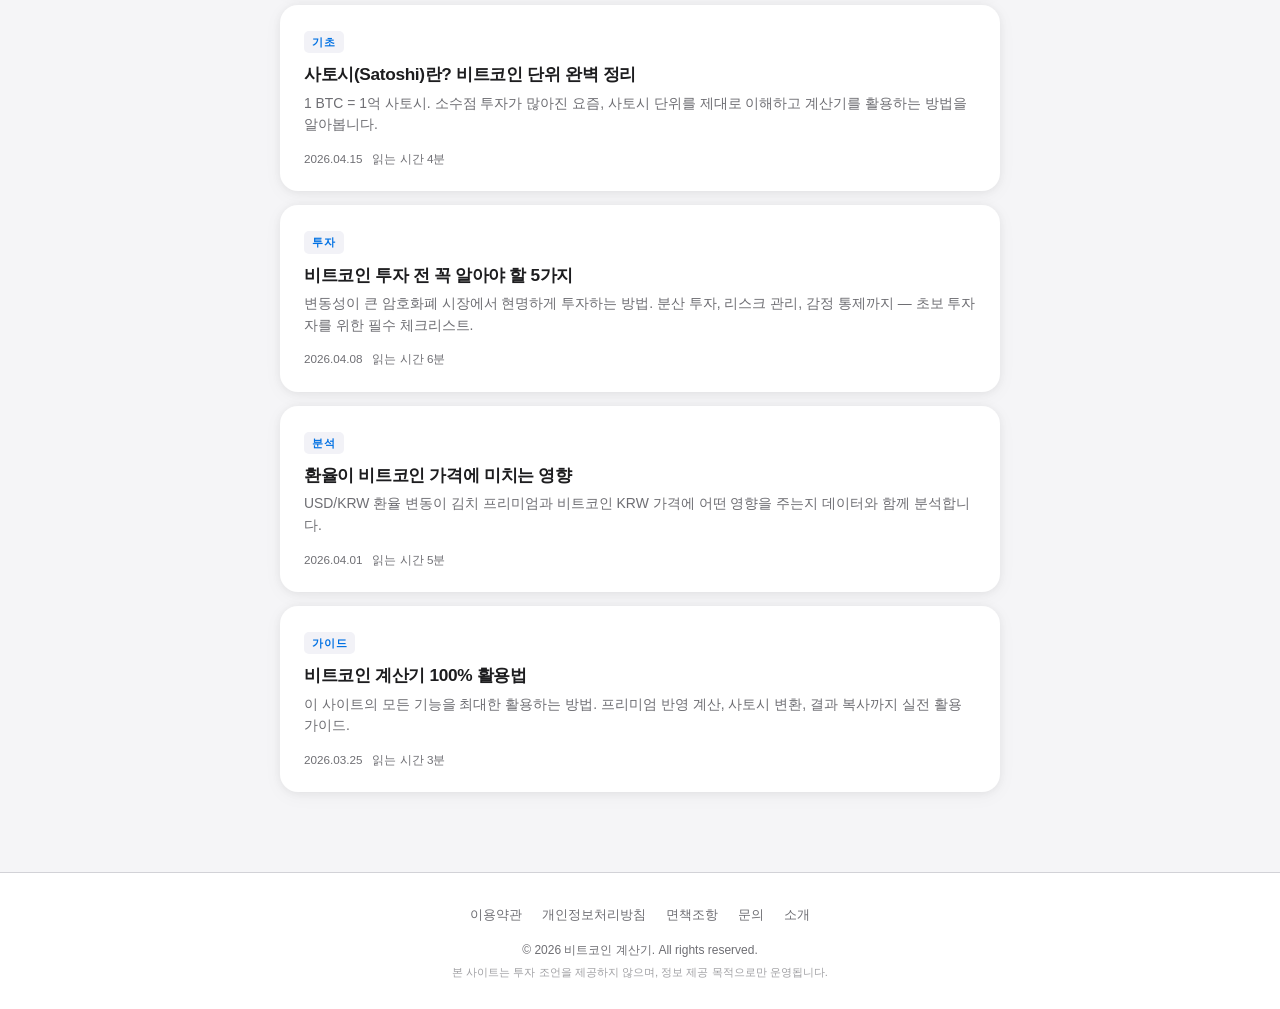
==== commit f19c5edf: "Update index.html" ====
--- a/blog/index.html
+++ b/blog/index.html
@@ -5,6 +5,7 @@
   <meta name="viewport" content="width=device-width, initial-scale=1.0" />
   <title>블로그 — 비트코인 계산기</title>
   <meta name="description" content="비트코인, 김치 프리미엄, 암호화폐 투자에 관한 정보와 분석을 제공합니다." />
+  <link rel="canonical" href="https://www.btcpre.com/blog/" />
   <link rel="stylesheet" href="../assets/style.css" />
   <script>
     (function () {
@@ -29,6 +30,16 @@
     <div class="blog-grid">
 
       <!-- 포스트 최신 -->
+      <a class="blog-card" href="post.html?id=bitcoin-future-currency">
+        <span class="blog-tag">분석</span>
+        <div class="blog-card-title">비트코인이 인류의 화폐가 될 수 있는 이유</div>
+        <div class="blog-card-excerpt">달러, 원화, 유로 대신 비트코인이 전 인류의 공통 화폐가 될 수 있을까요? 화폐의 조건부터 비트코인의 가능성과 한계까지 분석합니다.</div>
+        <div class="blog-card-meta">
+          <span>2026.05.31</span>
+          <span>읽는 시간 8분</span>
+        </div>
+      </a>
+
       <a class="blog-card" href="post.html?id=bitcoin-store-of-value">
         <span class="blog-tag">분석</span>
         <div class="blog-card-title">비트코인이 강력한 가치저장수단이 될 수밖에 없는 이유</div>
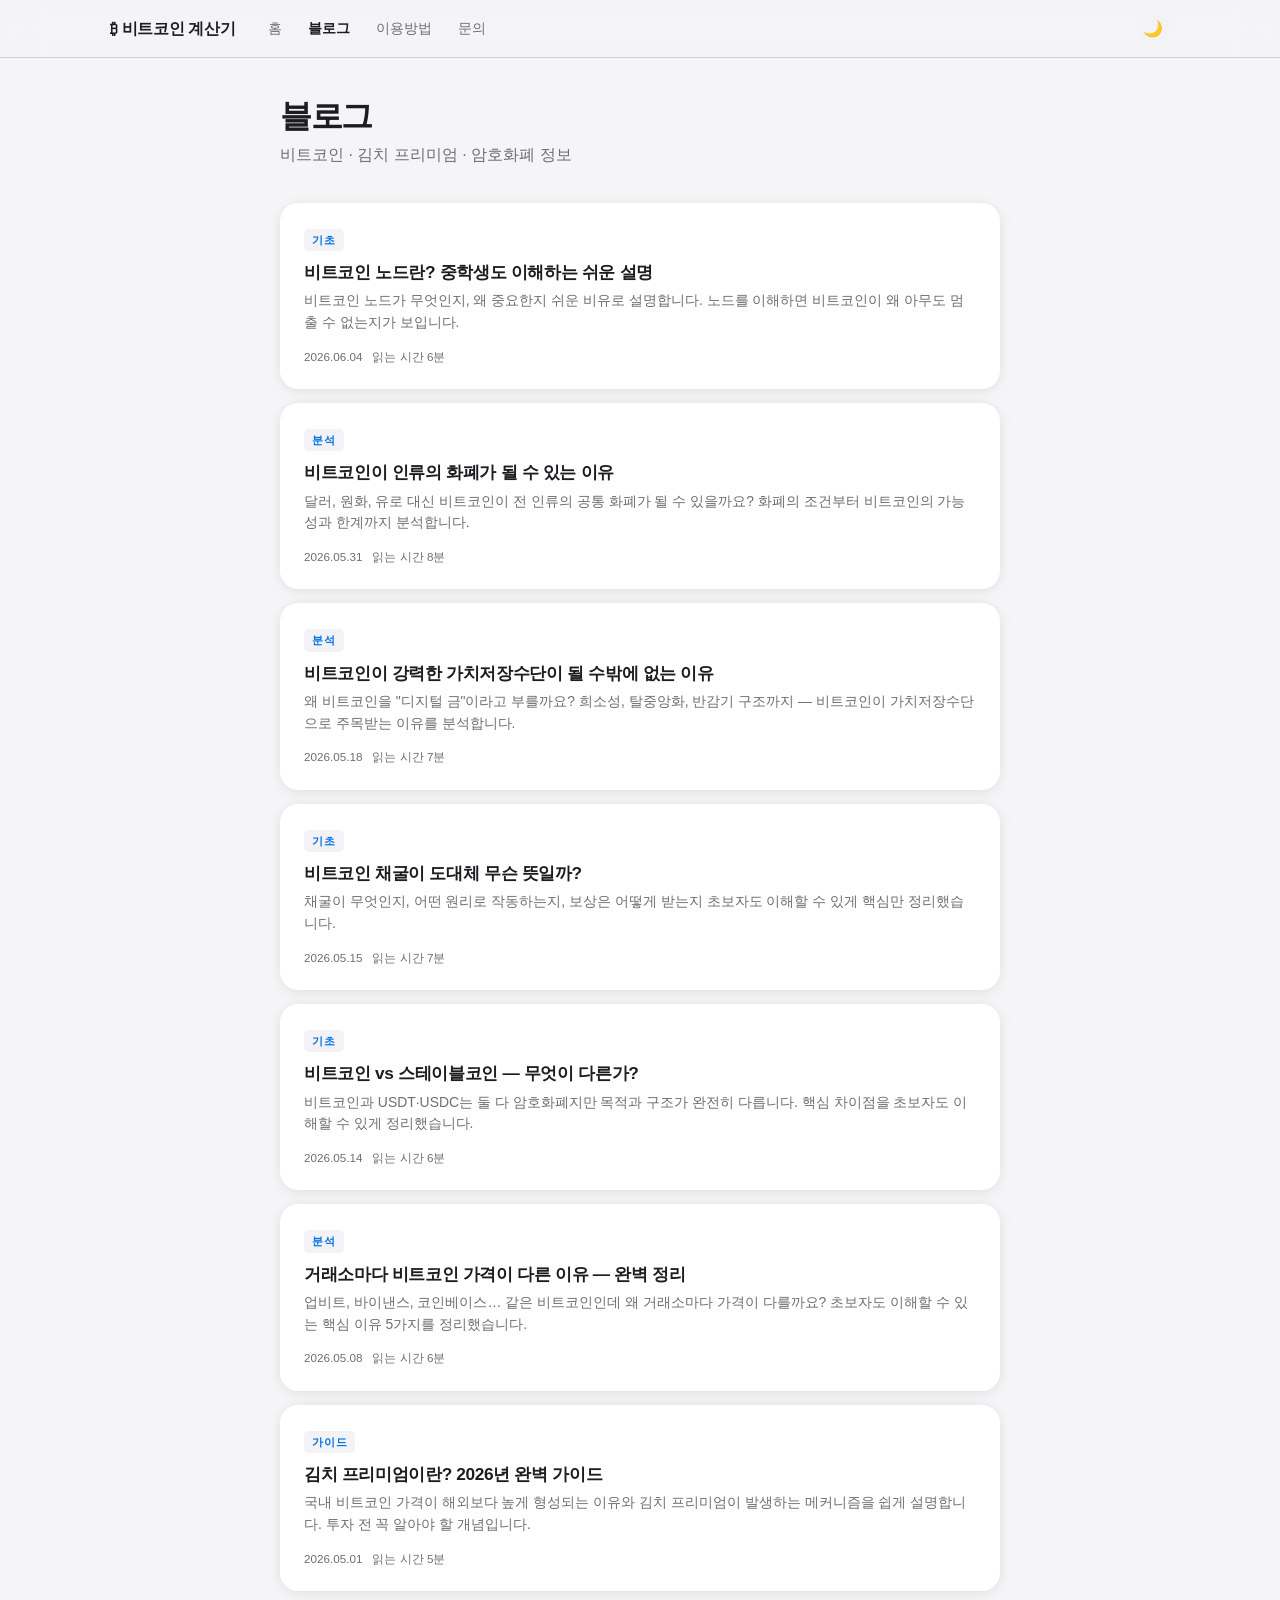
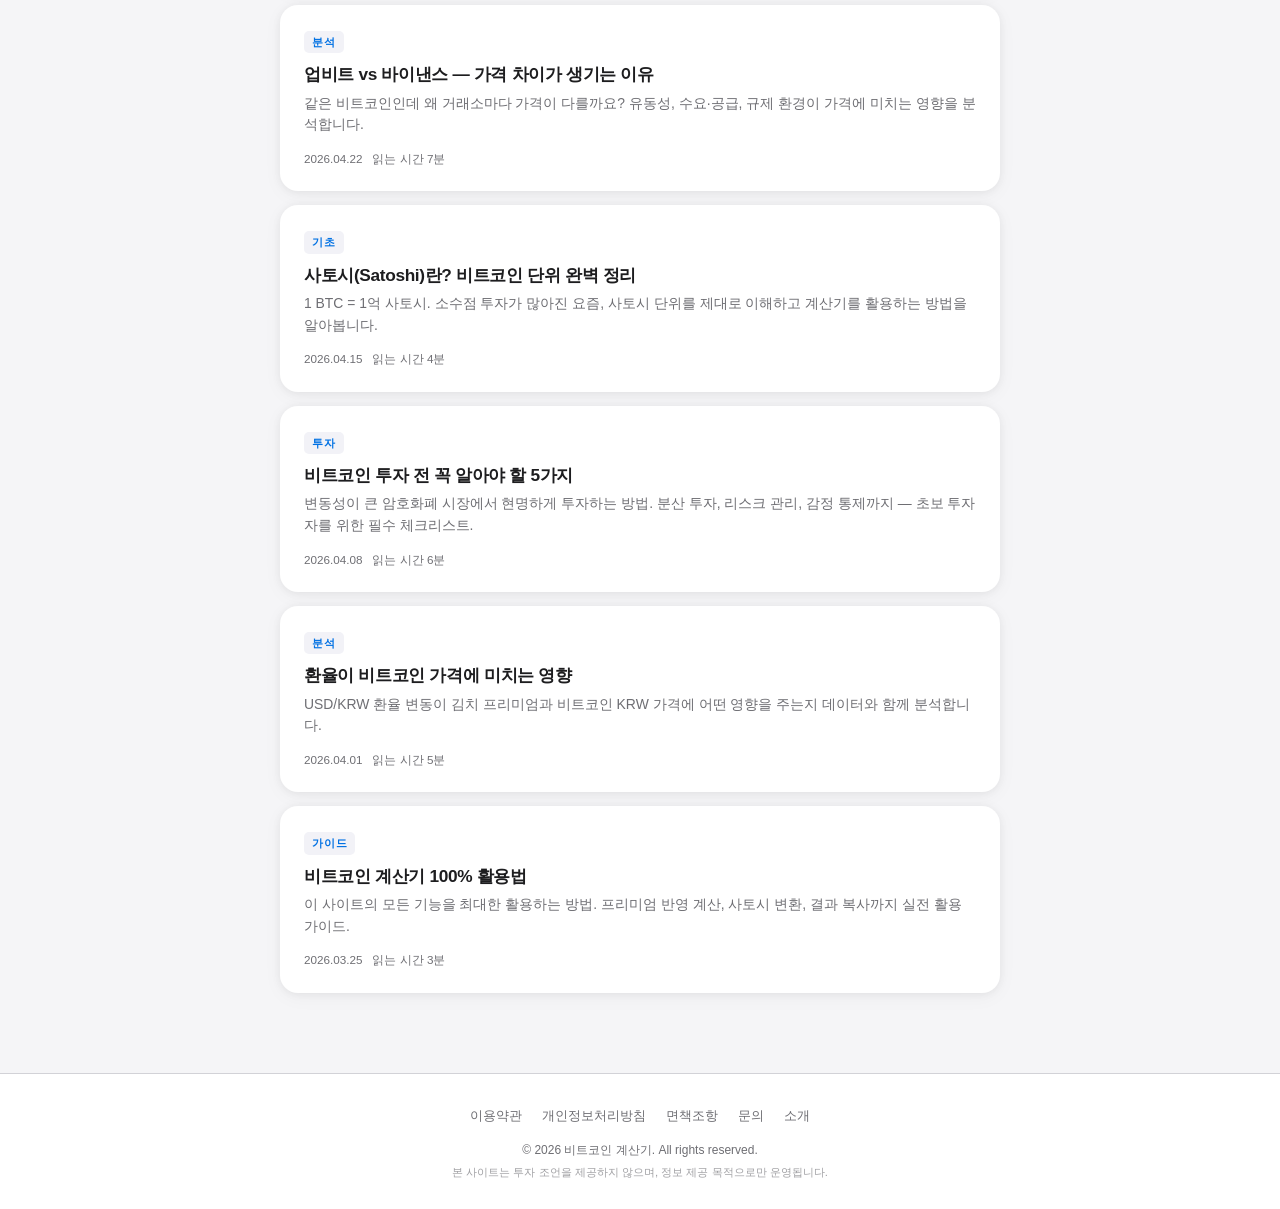
==== commit fb93ce52: "Update index.html" ====
--- a/blog/index.html
+++ b/blog/index.html
@@ -30,6 +30,16 @@
     <div class="blog-grid">
 
       <!-- 포스트 최신 -->
+      <a class="blog-card" href="post.html?id=bitcoin-node-explained">
+        <span class="blog-tag">기초</span>
+        <div class="blog-card-title">비트코인 노드란? 중학생도 이해하는 쉬운 설명</div>
+        <div class="blog-card-excerpt">비트코인 노드가 무엇인지, 왜 중요한지 쉬운 비유로 설명합니다. 노드를 이해하면 비트코인이 왜 아무도 멈출 수 없는지가 보입니다.</div>
+        <div class="blog-card-meta">
+          <span>2026.06.04</span>
+          <span>읽는 시간 6분</span>
+        </div>
+      </a>
+
       <a class="blog-card" href="post.html?id=bitcoin-future-currency">
         <span class="blog-tag">분석</span>
         <div class="blog-card-title">비트코인이 인류의 화폐가 될 수 있는 이유</div>
